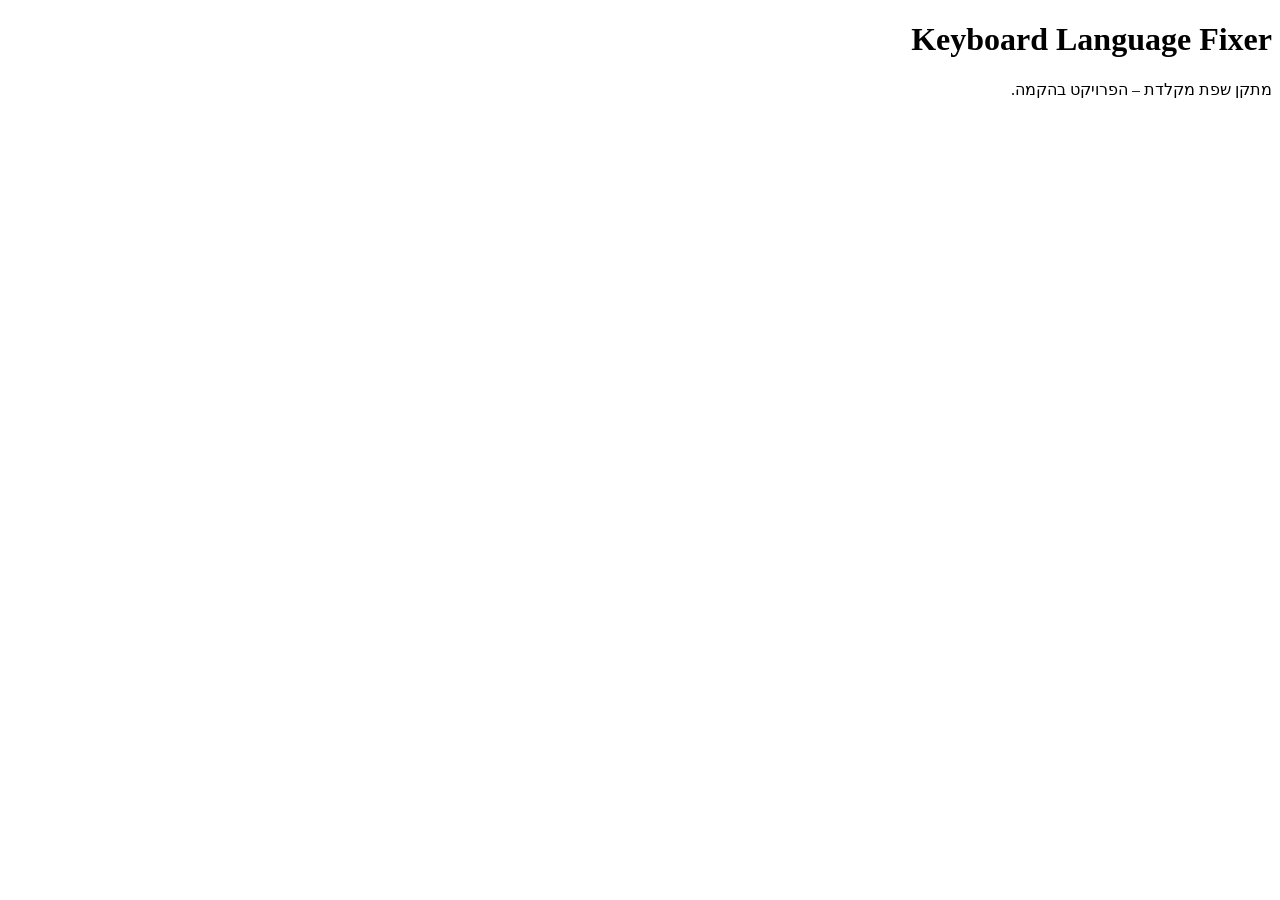
==== index.html @ 3d0ceaa7 "Add initial project skeleton and browser test runner" ====
<!doctype html>
<html lang="he" dir="rtl">
  <head>
    <meta charset="utf-8" />
    <meta name="viewport" content="width=device-width, initial-scale=1" />
    <title>Keyboard Language Fixer</title>
  </head>
  <body>
    <main id="app">
      <h1>Keyboard Language Fixer</h1>
      <p>מתקן שפת מקלדת – הפרויקט בהקמה.</p>
    </main>
    <script type="module" src="./src/main.js"></script>
  </body>
</html>
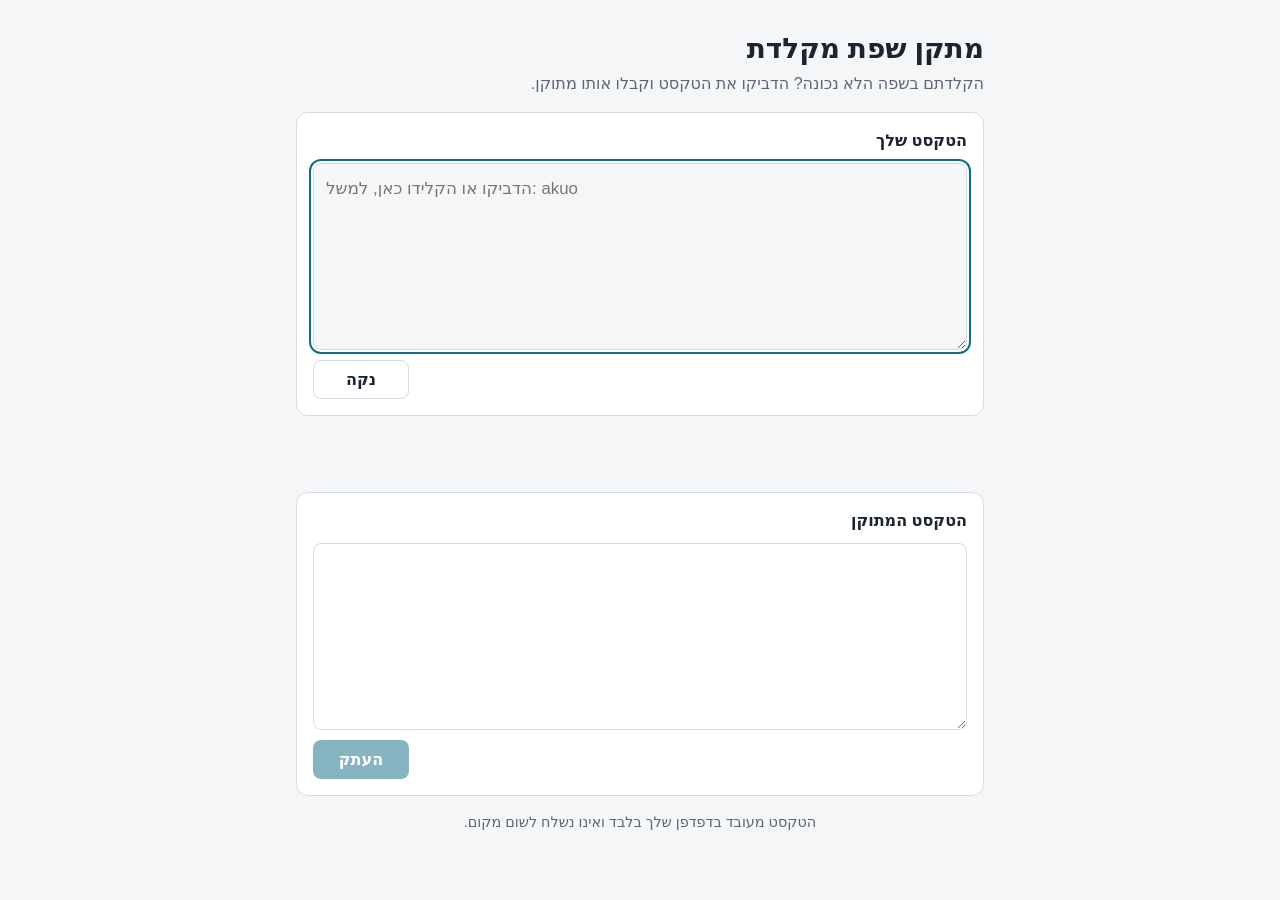
==== commit 1eb68251: "Add user interface with live text fixing" ====
--- a/index.html
+++ b/index.html
@@ -3,13 +3,53 @@
   <head>
     <meta charset="utf-8" />
     <meta name="viewport" content="width=device-width, initial-scale=1" />
+    <meta name="color-scheme" content="light dark" />
     <title>Keyboard Language Fixer</title>
+    <link rel="stylesheet" href="./src/ui/styles.css" />
   </head>
   <body>
-    <main id="app">
-      <h1>Keyboard Language Fixer</h1>
-      <p>מתקן שפת מקלדת – הפרויקט בהקמה.</p>
+    <main class="app">
+      <header class="app-header">
+        <h1>מתקן שפת מקלדת</h1>
+        <p class="tagline">
+          הקלדתם בשפה הלא נכונה? הדביקו את הטקסט וקבלו אותו מתוקן.
+        </p>
+      </header>
+
+      <section class="panel">
+        <label class="panel-label" for="input-text">הטקסט שלך</label>
+        <textarea
+          id="input-text"
+          dir="auto"
+          rows="6"
+          spellcheck="false"
+          autofocus
+          placeholder="הדביקו או הקלידו כאן, למשל: akuo"
+        ></textarea>
+        <div class="panel-actions">
+          <button id="clear-button" type="button" class="button button-secondary">
+            נקה
+          </button>
+        </div>
+      </section>
+
+      <p id="status" class="status" role="status" aria-live="polite"></p>
+
+      <section class="panel">
+        <label class="panel-label" for="output-text">הטקסט המתוקן</label>
+        <textarea id="output-text" dir="auto" rows="6" readonly></textarea>
+        <div class="panel-actions">
+          <button id="copy-button" type="button" class="button button-primary" disabled>
+            העתק
+          </button>
+        </div>
+      </section>
+
+      <footer class="app-footer">
+        הטקסט מעובד בדפדפן שלך בלבד ואינו נשלח לשום מקום.
+      </footer>
     </main>
+
     <script type="module" src="./src/main.js"></script>
   </body>
 </html>
--- a/src/ui/styles.css
+++ b/src/ui/styles.css
@@ -0,0 +1,186 @@
+/* Design tokens: light theme by default, dark theme follows the system. */
+:root {
+  --color-background: #f4f6f8;
+  --color-surface: #ffffff;
+  --color-text: #1c2430;
+  --color-text-muted: #5b6675;
+  --color-border: #d5dbe3;
+  --color-accent: #0f6e84;
+  --color-accent-hover: #0b5769;
+  --color-on-accent: #ffffff;
+  --color-success-background: #e3f4ea;
+  --color-success-text: #17603a;
+  --color-neutral-background: #e9edf2;
+  --color-neutral-text: #44505f;
+  --color-error-background: #fbe6e4;
+  --color-error-text: #9b2c22;
+
+  --radius: 12px;
+  --space: 16px;
+  --font-family: "Segoe UI", "Arial Hebrew", Arial, system-ui, sans-serif;
+}
+
+@media (prefers-color-scheme: dark) {
+  :root {
+    --color-background: #12171d;
+    --color-surface: #1c232c;
+    --color-text: #e8edf3;
+    --color-text-muted: #9aa6b5;
+    --color-border: #313b48;
+    --color-accent: #3fb2cc;
+    --color-accent-hover: #63c4da;
+    --color-on-accent: #0c1318;
+    --color-success-background: #173526;
+    --color-success-text: #8fd9ad;
+    --color-neutral-background: #252e39;
+    --color-neutral-text: #b4bfcc;
+    --color-error-background: #3d1d1a;
+    --color-error-text: #f2a79f;
+  }
+}
+
+*,
+*::before,
+*::after {
+  box-sizing: border-box;
+}
+
+body {
+  margin: 0;
+  background: var(--color-background);
+  color: var(--color-text);
+  font-family: var(--font-family);
+  font-size: 16px;
+  line-height: 1.5;
+}
+
+.app {
+  max-width: 720px;
+  margin: 0 auto;
+  padding: calc(var(--space) * 2) var(--space);
+  display: flex;
+  flex-direction: column;
+  gap: var(--space);
+}
+
+.app-header h1 {
+  margin: 0;
+  font-size: 1.75rem;
+  line-height: 1.2;
+}
+
+.tagline {
+  margin: 6px 0 0;
+  color: var(--color-text-muted);
+}
+
+.panel {
+  background: var(--color-surface);
+  border: 1px solid var(--color-border);
+  border-radius: var(--radius);
+  padding: var(--space);
+  display: flex;
+  flex-direction: column;
+  gap: 10px;
+}
+
+.panel-label {
+  font-weight: 600;
+}
+
+textarea {
+  width: 100%;
+  min-height: 130px;
+  resize: vertical;
+  padding: 12px;
+  border: 1px solid var(--color-border);
+  border-radius: 8px;
+  background: var(--color-background);
+  color: var(--color-text);
+  font-family: inherit;
+  font-size: 1.05rem;
+  line-height: 1.6;
+}
+
+textarea:focus-visible,
+.button:focus-visible {
+  outline: 2px solid var(--color-accent);
+  outline-offset: 2px;
+}
+
+textarea[readonly] {
+  background: var(--color-surface);
+}
+
+.panel-actions {
+  display: flex;
+  justify-content: flex-end;
+  gap: 8px;
+}
+
+.button {
+  min-width: 96px;
+  padding: 9px 18px;
+  border-radius: 8px;
+  border: 1px solid transparent;
+  font-family: inherit;
+  font-size: 1rem;
+  font-weight: 600;
+  cursor: pointer;
+  transition: background-color 0.15s ease;
+}
+
+.button:disabled {
+  opacity: 0.5;
+  cursor: not-allowed;
+}
+
+.button-primary {
+  background: var(--color-accent);
+  color: var(--color-on-accent);
+}
+
+.button-primary:hover:not(:disabled) {
+  background: var(--color-accent-hover);
+}
+
+.button-secondary {
+  background: transparent;
+  border-color: var(--color-border);
+  color: var(--color-text);
+}
+
+.button-secondary:hover:not(:disabled) {
+  background: var(--color-neutral-background);
+}
+
+/* The status line keeps its height when empty so the layout does not jump. */
+.status {
+  margin: 0;
+  min-height: 44px;
+  padding: 10px 14px;
+  border-radius: 8px;
+  display: flex;
+  align-items: center;
+}
+
+.status[data-state="fixed"] {
+  background: var(--color-success-background);
+  color: var(--color-success-text);
+}
+
+.status[data-state="unchanged"] {
+  background: var(--color-neutral-background);
+  color: var(--color-neutral-text);
+}
+
+.status[data-state="error"] {
+  background: var(--color-error-background);
+  color: var(--color-error-text);
+}
+
+.app-footer {
+  color: var(--color-text-muted);
+  font-size: 0.9rem;
+  text-align: center;
+}
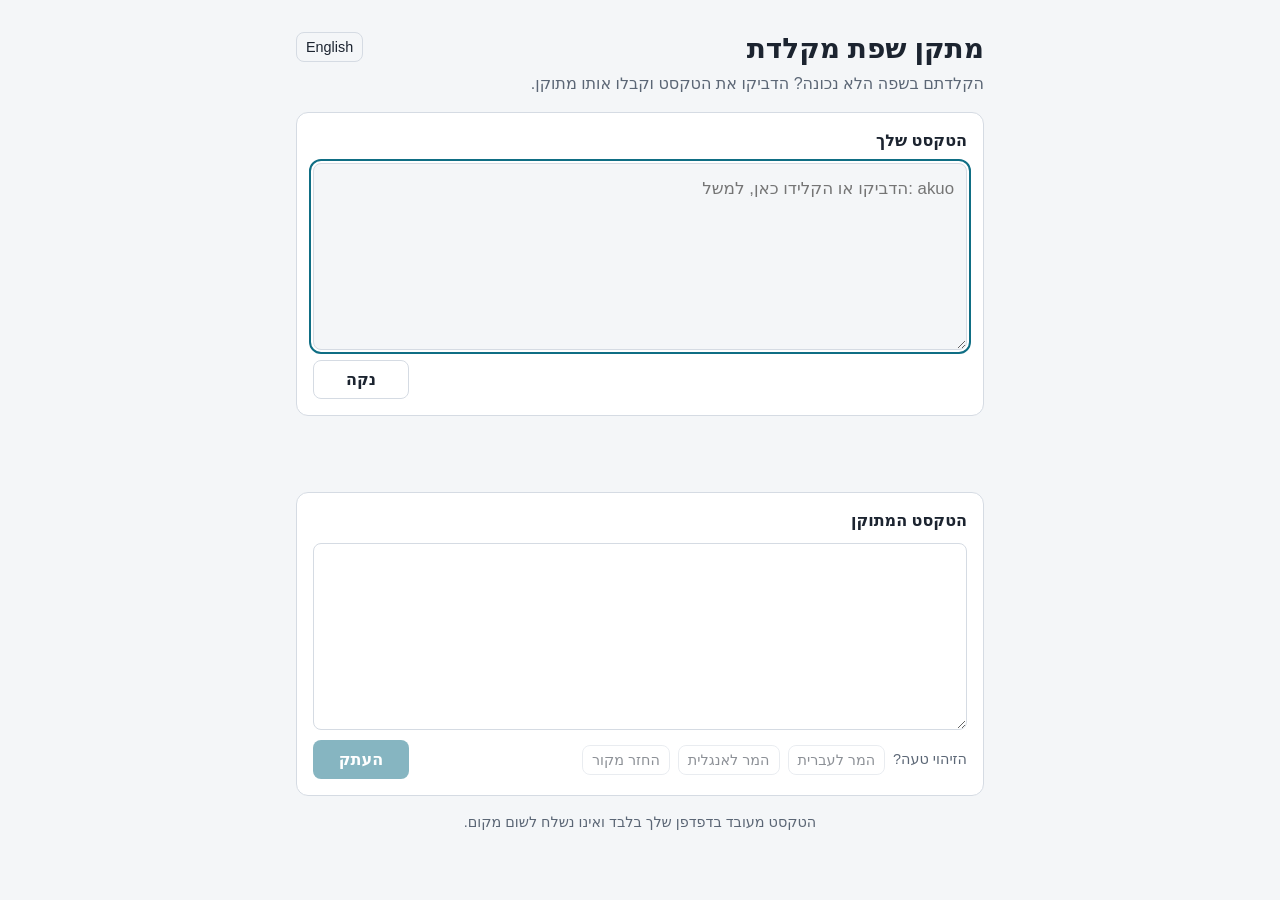
==== commit 94c0a54a: "Add Hebrew and English interface and manual conversion buttons" ====
--- a/index.html
+++ b/index.html
@@ -8,16 +8,30 @@
     <link rel="stylesheet" href="./src/ui/styles.css" />
   </head>
   <body>
+    <!--
+      The Hebrew texts below are the defaults shown before the script runs.
+      Elements marked with data-i18n are re-filled from src/ui/i18n.js.
+    -->
     <main class="app">
       <header class="app-header">
-        <h1>מתקן שפת מקלדת</h1>
-        <p class="tagline">
-          הקלדתם בשפה הלא נכונה? הדביקו את הטקסט וקבלו אותו מתוקן.
-        </p>
+        <div>
+          <h1 data-i18n="title">מתקן שפת מקלדת</h1>
+          <p class="tagline" data-i18n="tagline">
+            הקלדתם בשפה הלא נכונה? הדביקו את הטקסט וקבלו אותו מתוקן.
+          </p>
+        </div>
+        <button
+          id="language-button"
+          type="button"
+          class="button button-secondary button-small"
+          data-i18n="switchLanguage"
+        >
+          English
+        </button>
       </header>
 
       <section class="panel">
-        <label class="panel-label" for="input-text">הטקסט שלך</label>
+        <label class="panel-label" for="input-text" data-i18n="inputLabel">הטקסט שלך</label>
         <textarea
           id="input-text"
           dir="auto"
@@ -25,9 +39,15 @@
           spellcheck="false"
           autofocus
           placeholder="הדביקו או הקלידו כאן, למשל: akuo"
+          data-i18n-placeholder="inputPlaceholder"
         ></textarea>
-        <div class="panel-actions">
-          <button id="clear-button" type="button" class="button button-secondary">
+        <div class="panel-actions panel-actions-end">
+          <button
+            id="clear-button"
+            type="button"
+            class="button button-secondary"
+            data-i18n="clear"
+          >
             נקה
           </button>
         </div>
@@ -36,16 +56,54 @@
       <p id="status" class="status" role="status" aria-live="polite"></p>
 
       <section class="panel">
-        <label class="panel-label" for="output-text">הטקסט המתוקן</label>
+        <label class="panel-label" for="output-text" data-i18n="outputLabel">
+          הטקסט המתוקן
+        </label>
         <textarea id="output-text" dir="auto" rows="6" readonly></textarea>
         <div class="panel-actions">
-          <button id="copy-button" type="button" class="button button-primary" disabled>
+          <div class="manual-actions">
+            <span class="manual-hint" data-i18n="manualHint">הזיהוי טעה?</span>
+            <button
+              id="to-hebrew-button"
+              type="button"
+              class="button button-secondary button-small"
+              data-i18n="toHebrew"
+              disabled
+            >
+              המר לעברית
+            </button>
+            <button
+              id="to-english-button"
+              type="button"
+              class="button button-secondary button-small"
+              data-i18n="toEnglish"
+              disabled
+            >
+              המר לאנגלית
+            </button>
+            <button
+              id="original-button"
+              type="button"
+              class="button button-secondary button-small"
+              data-i18n="showOriginal"
+              disabled
+            >
+              החזר מקור
+            </button>
+          </div>
+          <button
+            id="copy-button"
+            type="button"
+            class="button button-primary"
+            data-i18n="copy"
+            disabled
+          >
             העתק
           </button>
         </div>
       </section>
 
-      <footer class="app-footer">
+      <footer class="app-footer" data-i18n="footer">
         הטקסט מעובד בדפדפן שלך בלבד ואינו נשלח לשום מקום.
       </footer>
     </main>
--- a/src/ui/styles.css
+++ b/src/ui/styles.css
@@ -63,6 +63,13 @@
   gap: var(--space);
 }
 
+.app-header {
+  display: flex;
+  justify-content: space-between;
+  align-items: flex-start;
+  gap: var(--space);
+}
+
 .app-header h1 {
   margin: 0;
   font-size: 1.75rem;
@@ -108,14 +115,38 @@
   outline-offset: 2px;
 }
 
+/* An empty box has no text to take its direction from, so align the
+   placeholder with the page language. */
+:root[dir="rtl"] textarea:placeholder-shown {
+  text-align: right;
+}
+
 textarea[readonly] {
   background: var(--color-surface);
 }
 
 .panel-actions {
   display: flex;
+  flex-wrap: wrap;
+  justify-content: space-between;
+  align-items: center;
+  gap: 8px;
+}
+
+.panel-actions-end {
   justify-content: flex-end;
+}
+
+.manual-actions {
+  display: flex;
+  flex-wrap: wrap;
+  align-items: center;
   gap: 8px;
+}
+
+.manual-hint {
+  color: var(--color-text-muted);
+  font-size: 0.9rem;
 }
 
 .button {
@@ -130,12 +161,22 @@
   transition: background-color 0.15s ease;
 }
 
+.button-small {
+  min-width: 0;
+  padding: 6px 9px;
+  font-size: 0.9rem;
+  font-weight: 500;
+  flex-shrink: 0;
+}
+
 .button:disabled {
   opacity: 0.5;
   cursor: not-allowed;
 }
 
 .button-primary {
+  /* Stays at the end of the row even when it wraps below other buttons. */
+  margin-inline-start: auto;
   background: var(--color-accent);
   color: var(--color-on-accent);
 }
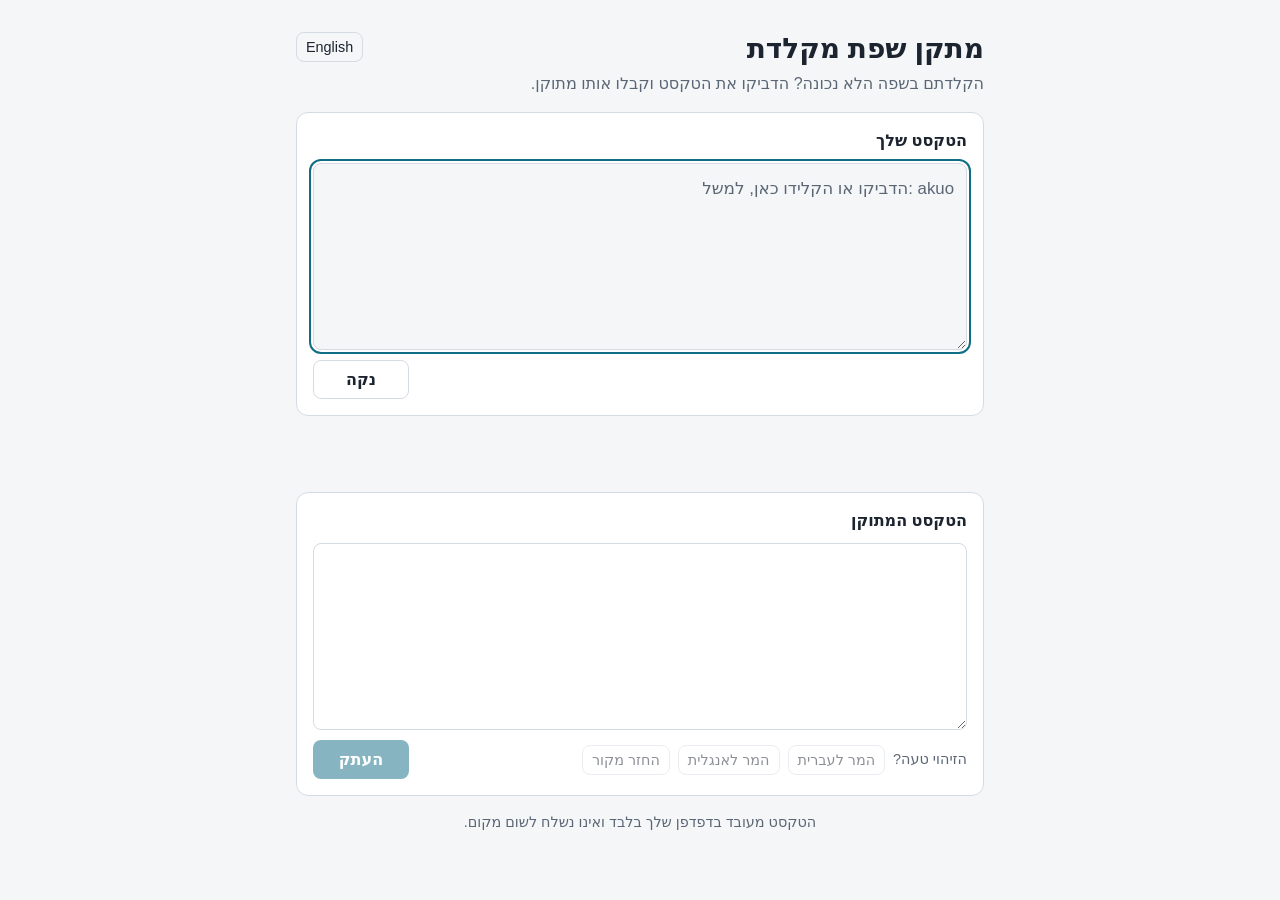
==== commit 95928717: "Improve accessibility and add page description and icon" ====
--- a/index.html
+++ b/index.html
@@ -4,7 +4,13 @@
     <meta charset="utf-8" />
     <meta name="viewport" content="width=device-width, initial-scale=1" />
     <meta name="color-scheme" content="light dark" />
+    <meta
+      name="description"
+      content="הקלדתם בשפה הלא נכונה? הדביקו את הטקסט וקבלו אותו מתוקן."
+      data-i18n-content="tagline"
+    />
     <title>Keyboard Language Fixer</title>
+    <link rel="icon" type="image/svg+xml" href="./favicon.svg" />
     <link rel="stylesheet" href="./src/ui/styles.css" />
   </head>
   <body>
@@ -25,6 +31,7 @@
           type="button"
           class="button button-secondary button-small"
           data-i18n="switchLanguage"
+          lang="en"
         >
           English
         </button>
@@ -68,6 +75,7 @@
               type="button"
               class="button button-secondary button-small"
               data-i18n="toHebrew"
+              aria-pressed="false"
               disabled
             >
               המר לעברית
@@ -77,6 +85,7 @@
               type="button"
               class="button button-secondary button-small"
               data-i18n="toEnglish"
+              aria-pressed="false"
               disabled
             >
               המר לאנגלית
@@ -86,6 +95,7 @@
               type="button"
               class="button button-secondary button-small"
               data-i18n="showOriginal"
+              aria-pressed="false"
               disabled
             >
               החזר מקור
@@ -100,6 +110,8 @@
           >
             העתק
           </button>
+          <!-- Announces a successful copy to screen readers. -->
+          <span id="copy-announcement" class="visually-hidden" role="status"></span>
         </div>
       </section>
 
--- a/src/ui/styles.css
+++ b/src/ui/styles.css
@@ -109,6 +109,11 @@
   line-height: 1.6;
 }
 
+textarea::placeholder {
+  color: var(--color-text-muted);
+  opacity: 1;
+}
+
 textarea:focus-visible,
 .button:focus-visible {
   outline: 2px solid var(--color-accent);
@@ -195,6 +200,26 @@
   background: var(--color-neutral-background);
 }
 
+/* The manual conversion that currently produces the output. */
+.button-secondary[aria-pressed="true"] {
+  border-color: var(--color-accent);
+  box-shadow: inset 0 0 0 1px var(--color-accent);
+  color: var(--color-accent);
+}
+
+/* Present for screen readers, invisible on screen. */
+.visually-hidden {
+  position: absolute;
+  width: 1px;
+  height: 1px;
+  margin: -1px;
+  padding: 0;
+  overflow: hidden;
+  clip-path: inset(50%);
+  white-space: nowrap;
+  border: 0;
+}
+
 /* The status line keeps its height when empty so the layout does not jump. */
 .status {
   margin: 0;
